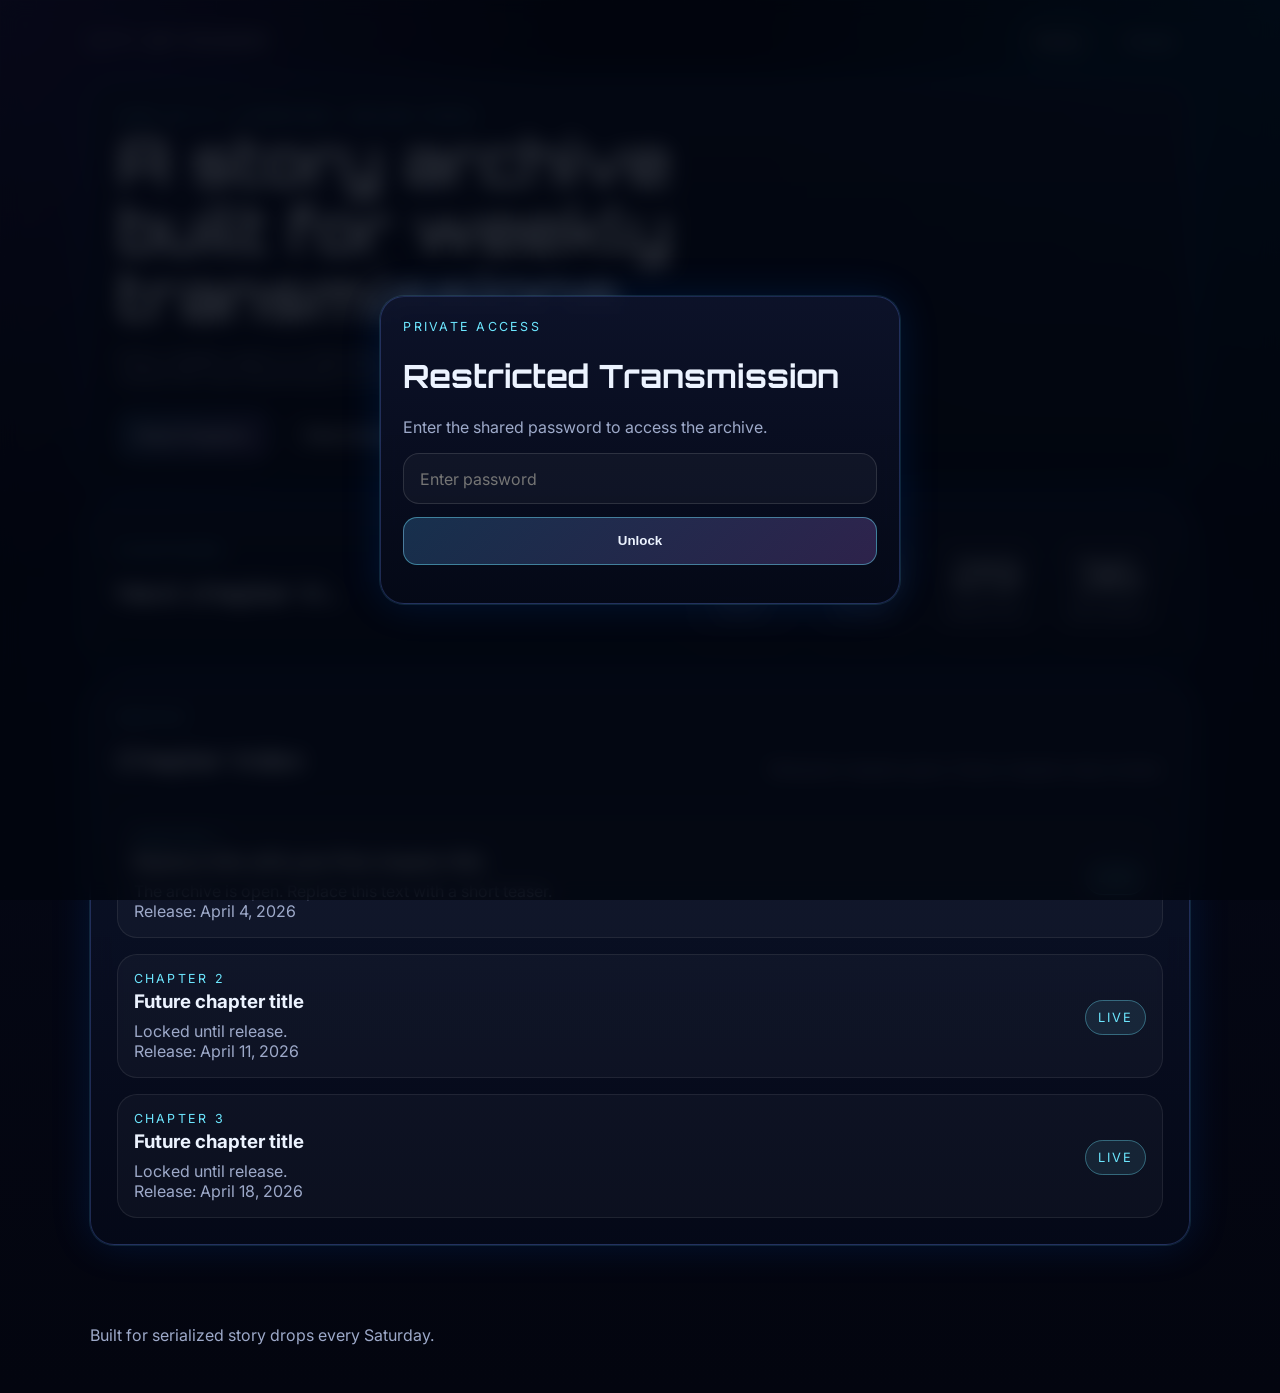
==== data/cyber-story-site/index.html @ 1decd001 "initial upload" ====
<!DOCTYPE html>
<html lang="en">
<head>
  <meta charset="UTF-8" />
  <meta name="viewport" content="width=device-width, initial-scale=1.0" />
  <title>Neon Archive</title>
  <link rel="preconnect" href="https://fonts.googleapis.com">
  <link rel="preconnect" href="https://fonts.gstatic.com" crossorigin>
  <link href="https://fonts.googleapis.com/css2?family=Orbitron:wght@400;600;700&family=Inter:wght@400;500;700&display=swap" rel="stylesheet">
  <link rel="stylesheet" href="styles.css" />
</head>
<body data-page="home">
  <div class="noise"></div>
  <div class="grid"></div>

  <div id="passwordOverlay" class="password-overlay hidden">
    <div class="password-card panel">
      <p class="eyebrow">PRIVATE ACCESS</p>
      <h1>Restricted Transmission</h1>
      <p class="muted">Enter the shared password to access the archive.</p>
      <form id="passwordForm" class="password-form">
        <input id="passwordInput" type="password" placeholder="Enter password" autocomplete="current-password" />
        <button type="submit" class="btn btn-primary">Unlock</button>
      </form>
      <p id="passwordMessage" class="form-message"></p>
    </div>
  </div>

  <header class="site-header">
    <a class="brand" href="index.html">Neon Archive</a>
    <nav>
      <a href="index.html" class="nav-link active">Home</a>
      <a href="extras.html" class="nav-link">Extras</a>
    </nav>
  </header>

  <main>
    <section class="hero panel">
      <p class="eyebrow">DARK SCI-FI / CYBERPUNK / ARCANE SIGNAL</p>
      <h1>A story archive built for weekly transmissions.</h1>
      <p class="hero-copy">
        Every chapter opens on Saturday. Step into the signal, follow the fragments,
        and unlock the next transmission as it goes live.
      </p>
      <div class="hero-actions">
        <a class="btn btn-primary" href="#chapters">Read Chapters</a>
        <a class="btn btn-secondary" href="extras.html">View Extras</a>
      </div>
    </section>

    <section class="countdown panel">
      <div>
        <p class="eyebrow">COUNTDOWN</p>
        <h2 id="countdownLabel">Next transmission in...</h2>
      </div>
      <div id="countdown" class="countdown-grid">
        <div><span id="days">00</span><small>Days</small></div>
        <div><span id="hours">00</span><small>Hours</small></div>
        <div><span id="minutes">00</span><small>Minutes</small></div>
        <div><span id="seconds">00</span><small>Seconds</small></div>
      </div>
    </section>

    <section id="chapters" class="panel">
      <div class="section-heading">
        <div>
          <p class="eyebrow">ARCHIVE</p>
          <h2>Chapter Index</h2>
        </div>
        <p class="muted">Released chapters glow. Future chapters stay locked.</p>
      </div>

      <div id="chapterList" class="chapter-list"></div>
    </section>
  </main>

  <footer class="site-footer">
    <p>Built for serialized story drops every Saturday.</p>
  </footer>

  <script src="site-config.js"></script>
  <script src="script.js"></script>
</body>
</html>
---- data/cyber-story-site/styles.css ----
:root {
  --bg: #050816;
  --bg-soft: rgba(16, 23, 48, 0.75);
  --panel: rgba(7, 12, 30, 0.78);
  --line: rgba(104, 141, 255, 0.25);
  --text: #ecf3ff;
  --muted: #9da9c9;
  --primary: #6de7ff;
  --secondary: #be7dff;
  --danger: #ff698e;
  --shadow: 0 0 0 1px rgba(109, 231, 255, 0.12), 0 0 40px rgba(16, 105, 255, 0.15);
  --radius: 24px;
  --content-width: 1100px;
}

* { box-sizing: border-box; }
html { scroll-behavior: smooth; }
body {
  margin: 0;
  min-height: 100vh;
  font-family: 'Inter', sans-serif;
  background:
    radial-gradient(circle at top left, rgba(91, 57, 180, 0.35), transparent 30%),
    radial-gradient(circle at top right, rgba(0, 174, 255, 0.18), transparent 28%),
    linear-gradient(180deg, #02040d 0%, #050816 45%, #03050f 100%);
  color: var(--text);
  position: relative;
  overflow-x: hidden;
}

a { color: inherit; text-decoration: none; }
code {
  font-family: ui-monospace, SFMono-Regular, Menlo, Consolas, monospace;
  color: var(--primary);
}

.noise,
.grid {
  position: fixed;
  inset: 0;
  pointer-events: none;
}

.noise {
  opacity: 0.06;
  background-image:
    radial-gradient(circle at 25% 25%, rgba(255,255,255,0.75) 0.5px, transparent 0.6px),
    radial-gradient(circle at 75% 75%, rgba(255,255,255,0.45) 0.5px, transparent 0.6px);
  background-size: 18px 18px;
}

.grid {
  background-image:
    linear-gradient(rgba(255,255,255,0.04) 1px, transparent 1px),
    linear-gradient(90deg, rgba(255,255,255,0.04) 1px, transparent 1px);
  background-size: 36px 36px;
  mask-image: linear-gradient(to bottom, rgba(0,0,0,0.45), transparent 85%);
}

.site-header,
main,
.site-footer {
  width: min(calc(100% - 2rem), var(--content-width));
  margin-inline: auto;
  position: relative;
  z-index: 1;
}

.site-header {
  display: flex;
  justify-content: space-between;
  align-items: center;
  gap: 1rem;
  padding: 1.2rem 0;
}

.brand,
h1, h2 {
  font-family: 'Orbitron', sans-serif;
}

.brand {
  font-size: 1rem;
  letter-spacing: 0.16em;
  text-transform: uppercase;
}

nav {
  display: flex;
  gap: 0.75rem;
  flex-wrap: wrap;
}

.nav-link {
  padding: 0.7rem 1rem;
  border: 1px solid rgba(255,255,255,0.08);
  border-radius: 999px;
  color: var(--muted);
  transition: 0.25s ease;
}

.nav-link:hover,
.nav-link.active {
  border-color: rgba(109, 231, 255, 0.45);
  color: var(--text);
  box-shadow: 0 0 18px rgba(109, 231, 255, 0.15);
}

main {
  display: grid;
  gap: 1.25rem;
  padding-bottom: 3rem;
}

.panel {
  background: linear-gradient(180deg, rgba(15, 22, 47, 0.82), rgba(5, 10, 25, 0.86));
  border: 1px solid var(--line);
  border-radius: var(--radius);
  box-shadow: var(--shadow);
  backdrop-filter: blur(12px);
}

.hero,
.countdown,
.content-panel,
.chapter-shell,
.comments-panel,
#chapters {
  padding: clamp(1.2rem, 2vw, 2rem);
}

.hero h1 {
  font-size: clamp(2rem, 5vw, 4.4rem);
  line-height: 1.05;
  max-width: 12ch;
  margin: 0.25rem 0 1rem;
}

.hero-copy,
.muted,
.story-text p,
.extra-card p,
.chapter-meta,
.form-message {
  color: var(--muted);
}

.hero-copy {
  max-width: 60ch;
  font-size: 1.05rem;
}

.eyebrow {
  margin: 0;
  text-transform: uppercase;
  letter-spacing: 0.18em;
  font-size: 0.78rem;
  color: var(--primary);
}

.hero-actions,
.chapter-nav {
  display: flex;
  gap: 0.9rem;
  flex-wrap: wrap;
  margin-top: 1.5rem;
}

.btn {
  display: inline-flex;
  align-items: center;
  justify-content: center;
  min-height: 48px;
  padding: 0.85rem 1.15rem;
  border-radius: 14px;
  border: 1px solid transparent;
  cursor: pointer;
  font-weight: 700;
  transition: 0.25s ease;
}

.btn-primary {
  background: linear-gradient(135deg, rgba(85, 181, 255, 0.22), rgba(190, 125, 255, 0.22));
  border-color: rgba(109, 231, 255, 0.45);
  color: var(--text);
}

.btn-secondary {
  background: rgba(255,255,255,0.03);
  border-color: rgba(255,255,255,0.08);
  color: var(--text);
}

.btn:hover {
  transform: translateY(-1px);
  box-shadow: 0 0 18px rgba(109, 231, 255, 0.18);
}

.countdown {
  display: flex;
  justify-content: space-between;
  gap: 1rem;
  align-items: center;
  flex-wrap: wrap;
}

.countdown-grid {
  display: grid;
  grid-template-columns: repeat(4, minmax(70px, 110px));
  gap: 0.75rem;
}

.countdown-grid div {
  padding: 1rem 0.8rem;
  border-radius: 18px;
  text-align: center;
  background: rgba(255,255,255,0.035);
  border: 1px solid rgba(255,255,255,0.08);
}

.countdown-grid span {
  display: block;
  font-family: 'Orbitron', sans-serif;
  font-size: clamp(1.6rem, 4vw, 2.5rem);
}

.countdown-grid small {
  color: var(--muted);
  text-transform: uppercase;
  letter-spacing: 0.12em;
}

.section-heading {
  display: flex;
  justify-content: space-between;
  gap: 1rem;
  align-items: end;
  margin-bottom: 1.2rem;
}

.chapter-list,
.extras-grid,
.comment-list {
  display: grid;
  gap: 1rem;
}

.chapter-card,
.extra-card,
.comment-card {
  border-radius: 20px;
  background: rgba(255,255,255,0.03);
  border: 1px solid rgba(255,255,255,0.08);
  padding: 1rem;
}

.chapter-card {
  display: flex;
  justify-content: space-between;
  gap: 1rem;
  align-items: center;
}

.chapter-card h3,
.extra-card h2,
.comment-card h3 {
  margin-top: 0.25rem;
  margin-bottom: 0.5rem;
}

.chapter-card p,
.comment-card p { margin: 0; }

.chapter-status {
  padding: 0.55rem 0.8rem;
  border-radius: 999px;
  font-size: 0.8rem;
  letter-spacing: 0.14em;
  text-transform: uppercase;
  white-space: nowrap;
}

.status-live {
  background: rgba(109, 231, 255, 0.09);
  border: 1px solid rgba(109, 231, 255, 0.35);
  color: var(--primary);
}

.status-locked {
  background: rgba(255, 105, 142, 0.08);
  border: 1px solid rgba(255, 105, 142, 0.22);
  color: #ffb8c8;
}

.story-text {
  display: grid;
  gap: 1rem;
  font-size: 1.06rem;
  line-height: 1.85;
  margin: 2rem 0;
}

.story-text p {
  margin: 0;
}

.comment-form,
.password-form {
  display: grid;
  gap: 0.8rem;
}

input,
textarea {
  width: 100%;
  background: rgba(255,255,255,0.035);
  border: 1px solid rgba(255,255,255,0.12);
  color: var(--text);
  padding: 0.9rem 1rem;
  border-radius: 16px;
  font: inherit;
}

textarea { resize: vertical; }

input:focus,
textarea:focus {
  outline: none;
  border-color: rgba(109, 231, 255, 0.45);
  box-shadow: 0 0 0 3px rgba(109, 231, 255, 0.08);
}

.comment-meta {
  display: flex;
  justify-content: space-between;
  gap: 1rem;
  align-items: center;
  margin-bottom: 0.6rem;
}

.password-overlay {
  position: fixed;
  inset: 0;
  background: rgba(2, 5, 14, 0.82);
  backdrop-filter: blur(10px);
  display: grid;
  place-items: center;
  padding: 1rem;
  z-index: 50;
}

.password-card {
  width: min(100%, 520px);
  padding: 1.4rem;
}

.hidden { display: none !important; }

.site-footer {
  padding: 1rem 0 2rem;
  color: var(--muted);
}

@media (max-width: 720px) {
  .site-header,
  .section-heading,
  .chapter-card,
  .countdown {
    flex-direction: column;
    align-items: stretch;
  }

  .countdown-grid {
    grid-template-columns: repeat(2, minmax(0, 1fr));
  }
}

.redacted {
  display: inline-block;
  background: white;
  color: white;
  padding: 0 0.35em;
  border-radius: 2px;
  user-select: none;
}

.story-text {
  max-width: 700px;
  margin: 0 auto;
  padding: 2rem 1.5rem;
}
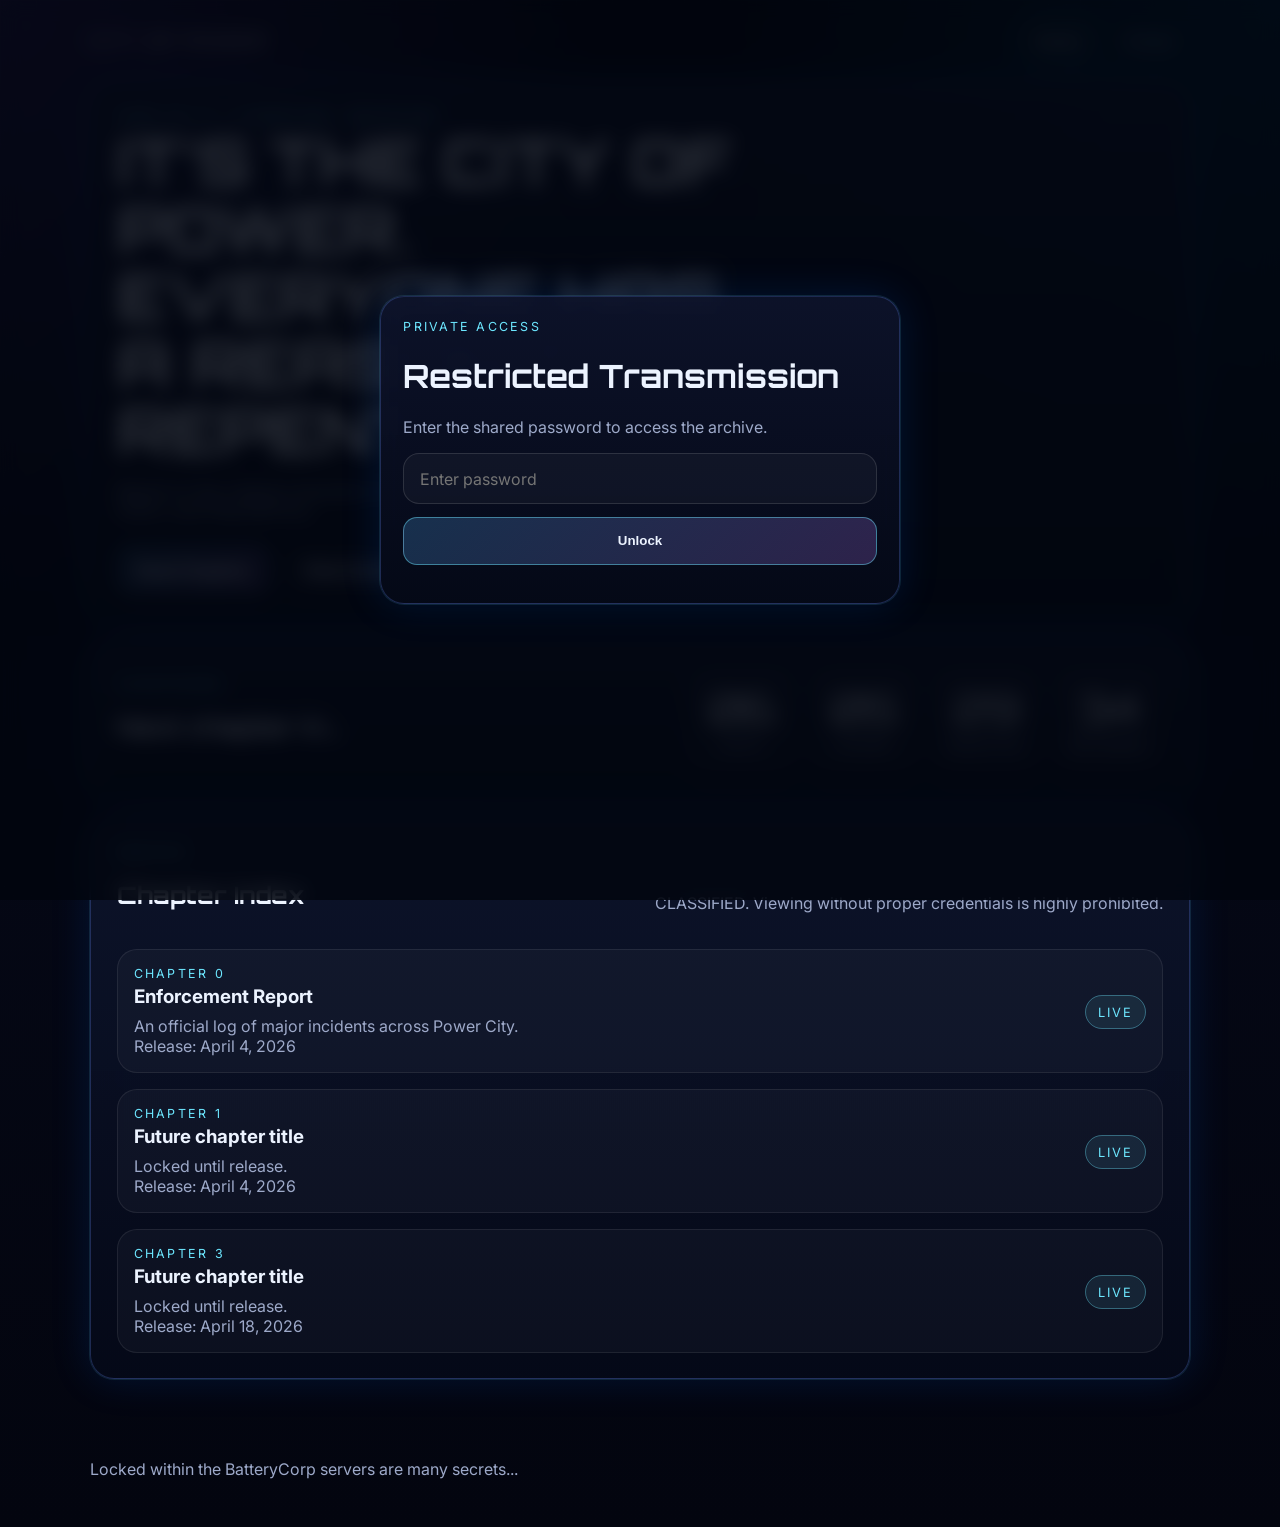
==== commit f76d6a0d: "Edits (1)" ====
--- a/data/cyber-story-site/index.html
+++ b/data/cyber-story-site/index.html
@@ -36,11 +36,11 @@
 
   <main>
     <section class="hero panel">
-      <p class="eyebrow">DARK SCI-FI / CYBERPUNK / ARCANE SIGNAL</p>
-      <h1>A story archive built for weekly transmissions.</h1>
+      <p class="eyebrow">DARK SCI-FI / CYBERPUNK / MAGEPUNK</p>
+      <h1>IT'S THE CITY OF POWER. EVERYONE HAS A REASON TO REPENT</h1>
       <p class="hero-copy">
-        Every chapter opens on Saturday. Step into the signal, follow the fragments,
-        and unlock the next transmission as it goes live.
+        Based on the original characters from SpiralShape, Purpzilla,
+        Raymonddog47, Oshin, and PlasmaPrime.
       </p>
       <div class="hero-actions">
         <a class="btn btn-primary" href="#chapters">Read Chapters</a>
@@ -67,7 +67,7 @@
           <p class="eyebrow">ARCHIVE</p>
           <h2>Chapter Index</h2>
         </div>
-        <p class="muted">Released chapters glow. Future chapters stay locked.</p>
+        <p class="muted">CLASSIFIED. Viewing without proper credentials is highly prohibited.</p>
       </div>
 
       <div id="chapterList" class="chapter-list"></div>
@@ -75,7 +75,7 @@
   </main>
 
   <footer class="site-footer">
-    <p>Built for serialized story drops every Saturday.</p>
+    <p>Locked within the BatteryCorp servers are many secrets...</p>
   </footer>
 
   <script src="site-config.js"></script>
--- a/data/cyber-story-site/styles.css
+++ b/data/cyber-story-site/styles.css
@@ -376,12 +376,11 @@
 }
 
 .redacted {
-  display: inline-block;
   background: white;
   color: white;
   padding: 0 0.35em;
   border-radius: 2px;
-  user-select: none;
+  box-shadow: 0 0 6px rgba(255,255,255,0.5);
 }
 
 .story-text {
